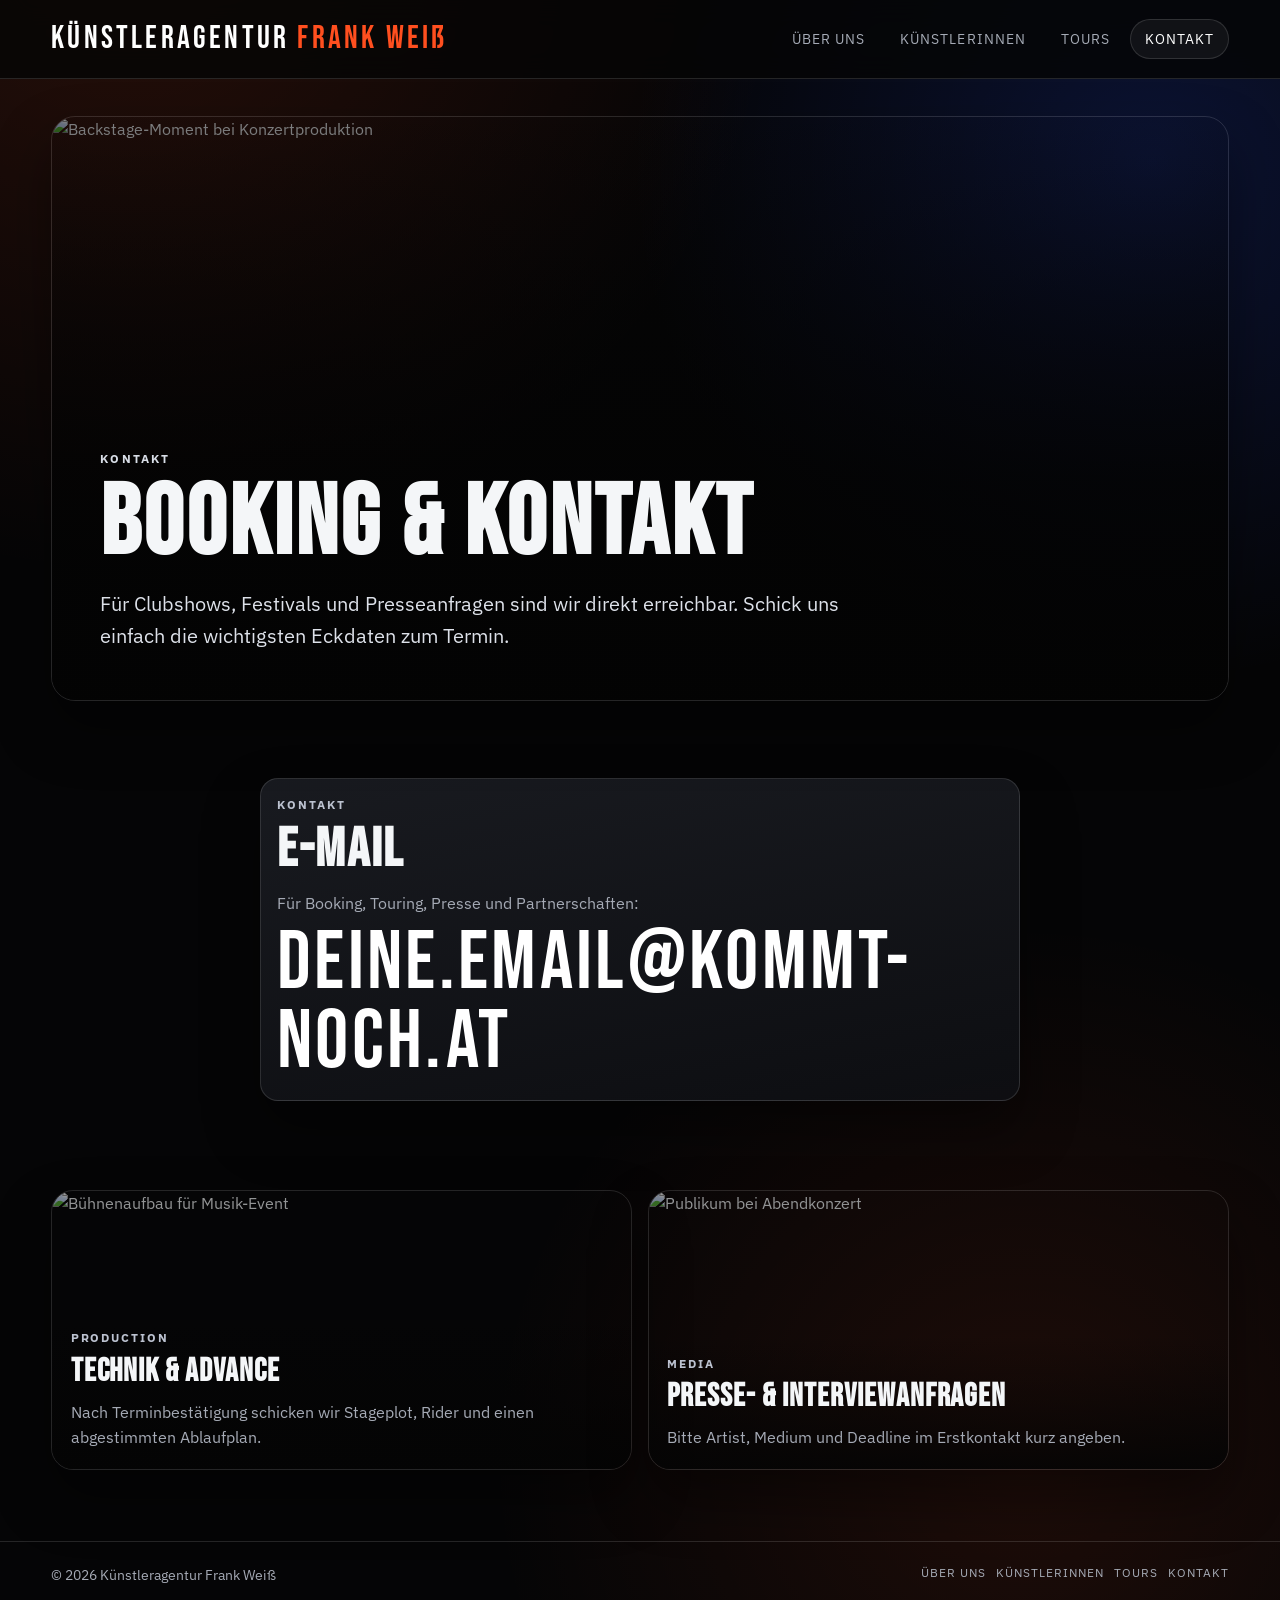
==== kontakt.html @ 6cb0d662 "Add files via upload" ====
<!doctype html>
<html lang="de">
  <head>
    <meta charset="UTF-8" />
    <meta name="viewport" content="width=device-width, initial-scale=1.0" />
    <title>Künstleragentur Frank Weiß | Kontakt</title>
    <meta
      name="description"
      content="Kontakt zur Künstleragentur Frank Weiß für Booking-, Tour- und Presseanfragen."
    />
    <link rel="stylesheet" href="styles.css" />
    <script src="app.js" defer></script>
  </head>
  <body>
    <header class="site-header">
      <div class="container nav-shell">
        <a href="index.html" class="brand">Künstleragentur <span>Frank Weiß</span></a>
        <button class="menu-toggle" data-menu-toggle aria-expanded="false" aria-controls="main-nav" type="button">
          Menü
        </button>
        <nav id="main-nav" class="main-nav" aria-label="Hauptnavigation">
          <a href="index.html">Über uns</a>
          <a href="kuenstlerinnen.html">KünstlerInnen</a>
          <a href="tours.html">Tours</a>
          <a href="kontakt.html" class="active">Kontakt</a>
        </nav>
      </div>
    </header>

    <main>
      <section class="hero">
        <div class="container">
          <article class="hero-media reveal">
            <img src="https://images.unsplash.com/photo-1540039155733-5bb30b53aa14?auto=format&amp;fit=crop&amp;w=2000&amp;q=80" alt="Backstage-Moment bei Konzertproduktion" />
            <div class="hero-overlay">
              <p class="eyebrow">Kontakt</p>
              <h1>Booking &amp; Kontakt</h1>
              <p class="lead">
                Für Clubshows, Festivals und Presseanfragen sind wir direkt erreichbar. Schick uns einfach die
                wichtigsten Eckdaten zum Termin.
              </p>
            </div>
          </article>
        </div>
      </section>

      <section class="section">
        <div class="container">
          <article class="card reveal contact-email-card">
            <div class="card-body">
              <p class="meta">Kontakt</p>
              <h2>E-Mail</h2>
              <p class="contact-email-note">Für Booking, Touring, Presse und Partnerschaften:</p>
              <a class="contact-email-link" href="mailto:deine.email@kommt-noch.at">deine.email@kommt-noch.at</a>
            </div>
          </article>
        </div>
      </section>

      <section class="section">
        <div class="container grid grid-2">
          <article class="feature-banner reveal">
            <img src="https://images.unsplash.com/photo-1506157786151-b8491531f063?auto=format&amp;fit=crop&amp;w=1600&amp;q=80" alt="Bühnenaufbau für Musik-Event" />
            <div class="feature-copy">
              <p class="meta">Production</p>
              <h3>Technik &amp; Advance</h3>
              <p>Nach Terminbestätigung schicken wir Stageplot, Rider und einen abgestimmten Ablaufplan.</p>
            </div>
          </article>
          <article class="feature-banner reveal">
            <img src="https://images.unsplash.com/photo-1429962714451-bb934ecdc4ec?auto=format&amp;fit=crop&amp;w=1600&amp;q=80" alt="Publikum bei Abendkonzert" />
            <div class="feature-copy">
              <p class="meta">Media</p>
              <h3>Presse- &amp; Interviewanfragen</h3>
              <p>Bitte Artist, Medium und Deadline im Erstkontakt kurz angeben.</p>
            </div>
          </article>
        </div>
      </section>
    </main>

    <footer class="site-footer">
      <div class="container footer-shell">
        <span>© 2026 Künstleragentur Frank Weiß</span>
        <nav class="footer-nav" aria-label="Footer Navigation">
          <a href="index.html">Über uns</a>
          <a href="kuenstlerinnen.html">KünstlerInnen</a>
          <a href="tours.html">Tours</a>
          <a href="kontakt.html">Kontakt</a>
        </nav>
      </div>
    </footer>
  </body>
</html>
---- styles.css ----
@import url("https://fonts.googleapis.com/css2?family=Bebas+Neue&family=IBM+Plex+Sans:wght@400;500;600;700&family=Rock+Salt&display=swap");

:root {
  --bg: #050506;
  --bg-soft: #0f1012;
  --surface: #121318;
  --surface-strong: #1a1c22;
  --text: #f4f6f8;
  --muted: #a5aab5;
  --line: rgba(255, 255, 255, 0.13);
  --accent: #ff4f1f;
  --accent-soft: rgba(255, 79, 31, 0.2);
  --max-width: 1180px;
  --radius: 18px;
  --shadow: 0 28px 56px rgba(0, 0, 0, 0.42);
}

*,
*::before,
*::after {
  box-sizing: border-box;
}

html {
  scroll-behavior: smooth;
}

body {
  margin: 0;
  font-family: "IBM Plex Sans", "Helvetica Neue", sans-serif;
  color: var(--text);
  background:
    radial-gradient(circle at 10% -5%, rgba(255, 79, 31, 0.14), transparent 32%),
    radial-gradient(circle at 90% 10%, rgba(40, 82, 255, 0.18), transparent 28%),
    radial-gradient(circle at 80% 90%, rgba(255, 79, 31, 0.1), transparent 30%),
    var(--bg);
  min-height: 100vh;
  line-height: 1.6;
}

a {
  color: inherit;
  text-decoration: none;
}

img {
  max-width: 100%;
  display: block;
}

.container {
  width: min(var(--max-width), 92vw);
  margin-inline: auto;
}

.site-header {
  position: sticky;
  top: 0;
  z-index: 50;
  border-bottom: 1px solid var(--line);
  background: rgba(5, 5, 6, 0.82);
  backdrop-filter: blur(14px);
}

.nav-shell {
  min-height: 78px;
  display: flex;
  align-items: center;
  justify-content: space-between;
  gap: 1rem;
}

.brand {
  font-family: "Bebas Neue", sans-serif;
  font-size: clamp(1.45rem, 3vw, 2rem);
  letter-spacing: 0.1em;
  color: #ffffff;
}

.brand span {
  color: var(--accent);
}

.main-nav {
  display: flex;
  align-items: center;
  gap: 0.35rem;
}

.main-nav a {
  padding: 0.5rem 0.84rem;
  border: 1px solid transparent;
  border-radius: 999px;
  font-size: 0.86rem;
  letter-spacing: 0.08em;
  text-transform: uppercase;
  color: var(--muted);
  transition: 170ms ease;
}

.main-nav a:hover,
.main-nav a.active {
  color: #fff;
  border-color: var(--line);
  background: rgba(255, 255, 255, 0.05);
}

.menu-toggle {
  display: none;
  border: 1px solid var(--line);
  background: rgba(255, 255, 255, 0.06);
  color: var(--text);
  border-radius: 999px;
  padding: 0.48rem 0.94rem;
  font: inherit;
}

.hero {
  padding: 2.3rem 0 2rem;
}

.hero-media {
  position: relative;
  border-radius: calc(var(--radius) + 6px);
  overflow: hidden;
  border: 1px solid var(--line);
  min-height: clamp(440px, 65vh, 680px);
  box-shadow: var(--shadow);
}

.hero-media img {
  width: 100%;
  height: 100%;
  object-fit: cover;
  filter: saturate(1.08) brightness(0.55);
}

.hero-overlay {
  position: absolute;
  inset: 0;
  padding: clamp(1.7rem, 4vw, 3rem);
  display: flex;
  flex-direction: column;
  justify-content: flex-end;
  background: linear-gradient(180deg, rgba(3, 3, 3, 0.06) 0%, rgba(3, 3, 3, 0.8) 62%, rgba(3, 3, 3, 0.92) 100%);
}

.eyebrow {
  margin: 0 0 0.25rem;
  text-transform: uppercase;
  letter-spacing: 0.18em;
  font-size: 0.76rem;
  font-weight: 700;
  color: #d8dde6;
}

h1,
h2,
h3 {
  margin: 0 0 0.75rem;
  font-family: "Bebas Neue", sans-serif;
  letter-spacing: 0.03em;
  line-height: 1.04;
}

h1 {
  font-size: clamp(2.7rem, 9vw, 6.2rem);
}

h2 {
  font-size: clamp(1.85rem, 5vw, 3.45rem);
}

h3 {
  font-size: clamp(1.2rem, 2.7vw, 2rem);
}

.script {
  font-family: "Rock Salt", cursive;
  color: #ffffff;
  font-size: clamp(1.45rem, 4vw, 2.6rem);
  line-height: 1.3;
  margin-bottom: 0.9rem;
  text-shadow: 0 12px 34px rgba(0, 0, 0, 0.45);
}

.lead {
  margin: 0;
  max-width: 62ch;
  color: #dde1e9;
  font-size: clamp(1rem, 2vw, 1.25rem);
}

.hero-actions {
  margin-top: 1.4rem;
  display: flex;
  flex-wrap: wrap;
  gap: 0.74rem;
}

.btn {
  border: 1px solid transparent;
  border-radius: 999px;
  padding: 0.67rem 1.22rem;
  font-weight: 600;
  font-size: 0.9rem;
  letter-spacing: 0.04em;
  text-transform: uppercase;
  transition: 170ms ease;
}

.btn-primary {
  background: var(--accent);
  color: #fff;
}

.btn-primary:hover {
  background: #ff683e;
}

.btn-outline {
  background: rgba(255, 255, 255, 0.04);
  border-color: var(--line);
  color: #fff;
}

.btn-outline:hover {
  background: rgba(255, 255, 255, 0.08);
}

.section {
  padding: clamp(1.7rem, 4vw, 2.8rem) 0;
}

.section-title-wrap {
  display: flex;
  flex-wrap: wrap;
  align-items: baseline;
  justify-content: space-between;
  gap: 0.7rem;
  margin-bottom: 1rem;
}

.section-copy {
  color: var(--muted);
  margin: 0;
  max-width: 52ch;
}

.band-list-section {
  padding-top: clamp(2rem, 5vw, 4rem);
  padding-bottom: clamp(2.8rem, 8vw, 6rem);
}

.band-list-shell {
  width: 100vw;
  margin-left: calc(50% - 50vw);
  padding-inline: clamp(0.85rem, 2.7vw, 2.8rem);
}

.band-list-eyebrow {
  margin-bottom: clamp(0.45rem, 1.8vw, 1rem);
}

.band-name-list {
  list-style: none;
  margin: 0;
  padding: 0;
}

.band-name {
  margin: 0;
  font-family: "Bebas Neue", sans-serif;
  font-size: clamp(3.4rem, 16.4vw, 15rem);
  line-height: 0.84;
  letter-spacing: 0.03em;
  text-transform: uppercase;
}

.band-name:nth-child(odd) {
  color: #fff;
  text-align: left;
}

.band-name:nth-child(even) {
  color: transparent;
  -webkit-text-stroke: 2.5px rgba(255, 255, 255, 0.96);
  text-stroke: 2.5px rgba(255, 255, 255, 0.96);
  text-align: right;
}

.grid {
  display: grid;
  gap: 1rem;
}

.grid-2 {
  grid-template-columns: repeat(2, minmax(0, 1fr));
}

.grid-3 {
  grid-template-columns: repeat(3, minmax(0, 1fr));
}

.card {
  border: 1px solid var(--line);
  border-radius: var(--radius);
  background: linear-gradient(170deg, rgba(27, 29, 35, 0.9), rgba(14, 15, 19, 0.92));
  box-shadow: var(--shadow);
  overflow: hidden;
}

.card-media {
  aspect-ratio: 16 / 9;
  width: 100%;
}

.card-media img {
  width: 100%;
  height: 100%;
  object-fit: cover;
  filter: brightness(0.76) saturate(1.1);
  transition: transform 300ms ease;
}

.card:hover .card-media img {
  transform: scale(1.04);
}

.card-body {
  padding: 1rem 1rem 1.1rem;
}

.meta {
  margin: 0 0 0.45rem;
  color: #bcc2d0;
  text-transform: uppercase;
  font-size: 0.76rem;
  letter-spacing: 0.16em;
  font-weight: 700;
}

p {
  margin: 0 0 0.95rem;
  color: var(--muted);
}

p:last-child {
  margin-bottom: 0;
}

.feature-banner {
  position: relative;
  border-radius: calc(var(--radius) + 4px);
  overflow: hidden;
  border: 1px solid var(--line);
  min-height: 280px;
  box-shadow: var(--shadow);
}

.feature-banner img {
  width: 100%;
  height: 100%;
  object-fit: cover;
  filter: brightness(0.6);
}

.feature-copy {
  position: absolute;
  inset: auto 0 0 0;
  padding: 1.15rem;
  background: linear-gradient(180deg, rgba(0, 0, 0, 0), rgba(4, 4, 4, 0.9));
}

.pill-list {
  display: flex;
  flex-wrap: wrap;
  gap: 0.5rem;
}

.pill {
  border: 1px solid rgba(255, 255, 255, 0.2);
  border-radius: 999px;
  padding: 0.3rem 0.7rem;
  text-transform: uppercase;
  letter-spacing: 0.09em;
  font-size: 0.72rem;
  color: #d6dbe4;
  background: rgba(255, 255, 255, 0.04);
}

.tour-list {
  display: grid;
  gap: 0.75rem;
}

.tour-item {
  display: grid;
  grid-template-columns: auto 1fr auto;
  gap: 0.8rem;
  align-items: center;
  border: 1px solid var(--line);
  border-radius: 14px;
  padding: 0.8rem 0.9rem;
  background: rgba(255, 255, 255, 0.03);
}

.tour-date {
  font-family: "Bebas Neue", sans-serif;
  letter-spacing: 0.06em;
  font-size: 1.2rem;
  color: #fff;
}

.tour-city {
  color: #fff;
  font-weight: 600;
}

.tour-venue {
  color: var(--muted);
  font-size: 0.92rem;
}

.tour-artist {
  color: #ffd1c5;
  text-transform: uppercase;
  letter-spacing: 0.08em;
  font-size: 0.78rem;
  font-weight: 700;
}

.contact-grid {
  display: grid;
  grid-template-columns: 1fr 1fr;
  gap: 1rem;
}

.contact-list {
  list-style: none;
  padding: 0;
  margin: 0;
}

.contact-list li {
  padding: 0.55rem 0;
  border-bottom: 1px solid var(--line);
  color: var(--muted);
}

.contact-list li:last-child {
  border-bottom: none;
}

.contact-email-card {
  max-width: 760px;
  margin: 0 auto;
}

.contact-email-note {
  margin-bottom: 0.5rem;
}

.contact-email-link {
  display: inline-block;
  font-family: "Bebas Neue", sans-serif;
  font-size: clamp(2.2rem, 8.5vw, 5.2rem);
  letter-spacing: 0.04em;
  line-height: 0.95;
  color: #fff;
  transition: color 170ms ease;
}

.contact-email-link:hover {
  color: var(--accent);
}

label {
  display: block;
  margin-bottom: 0.34rem;
  color: #d4dae6;
  font-size: 0.9rem;
}

.form-grid {
  display: grid;
  gap: 0.68rem;
}

input,
textarea {
  width: 100%;
  border: 1px solid var(--line);
  border-radius: 12px;
  background: rgba(255, 255, 255, 0.04);
  color: #fff;
  font: inherit;
  padding: 0.68rem 0.78rem;
}

textarea {
  min-height: 126px;
  resize: vertical;
}

input:focus,
textarea:focus {
  outline: none;
  border-color: rgba(255, 79, 31, 0.55);
  box-shadow: 0 0 0 3px var(--accent-soft);
}

.site-footer {
  border-top: 1px solid var(--line);
  margin-top: 1.6rem;
  padding: 1.3rem 0 2.1rem;
}

.footer-shell {
  display: flex;
  flex-wrap: wrap;
  justify-content: space-between;
  gap: 0.7rem;
  color: var(--muted);
  font-size: 0.9rem;
}

.footer-nav {
  display: flex;
  flex-wrap: wrap;
  gap: 0.64rem;
}

.footer-nav a {
  text-transform: uppercase;
  letter-spacing: 0.08em;
  font-size: 0.76rem;
}

.reveal {
  opacity: 0;
  transform: translateY(24px);
  transition: opacity 650ms ease, transform 650ms ease;
}

.reveal.show {
  opacity: 1;
  transform: none;
}

@media (max-width: 980px) {
  .grid-3 {
    grid-template-columns: repeat(2, minmax(0, 1fr));
  }

  .contact-grid {
    grid-template-columns: 1fr;
  }

  .tour-item {
    grid-template-columns: 1fr;
    align-items: start;
    gap: 0.28rem;
  }
}

@media (max-width: 760px) {
  .menu-toggle {
    display: inline-flex;
    align-items: center;
    justify-content: center;
  }

  .main-nav {
    display: none;
    position: absolute;
    top: 78px;
    right: 4vw;
    width: min(280px, 92vw);
    padding: 0.75rem;
    border: 1px solid var(--line);
    border-radius: 14px;
    background: rgba(9, 9, 10, 0.96);
    box-shadow: var(--shadow);
    flex-direction: column;
    align-items: stretch;
  }

  .main-nav a {
    text-align: center;
  }

  body.nav-open .main-nav {
    display: flex;
  }

  .grid-2,
  .grid-3 {
    grid-template-columns: 1fr;
  }

  .hero-media {
    min-height: 500px;
  }

  .band-name {
    font-size: clamp(2.8rem, 18vw, 7.2rem);
    line-height: 0.9;
  }

  .band-name:nth-child(even) {
    -webkit-text-stroke: 1.8px rgba(255, 255, 255, 0.96);
    text-stroke: 1.8px rgba(255, 255, 255, 0.96);
  }
}
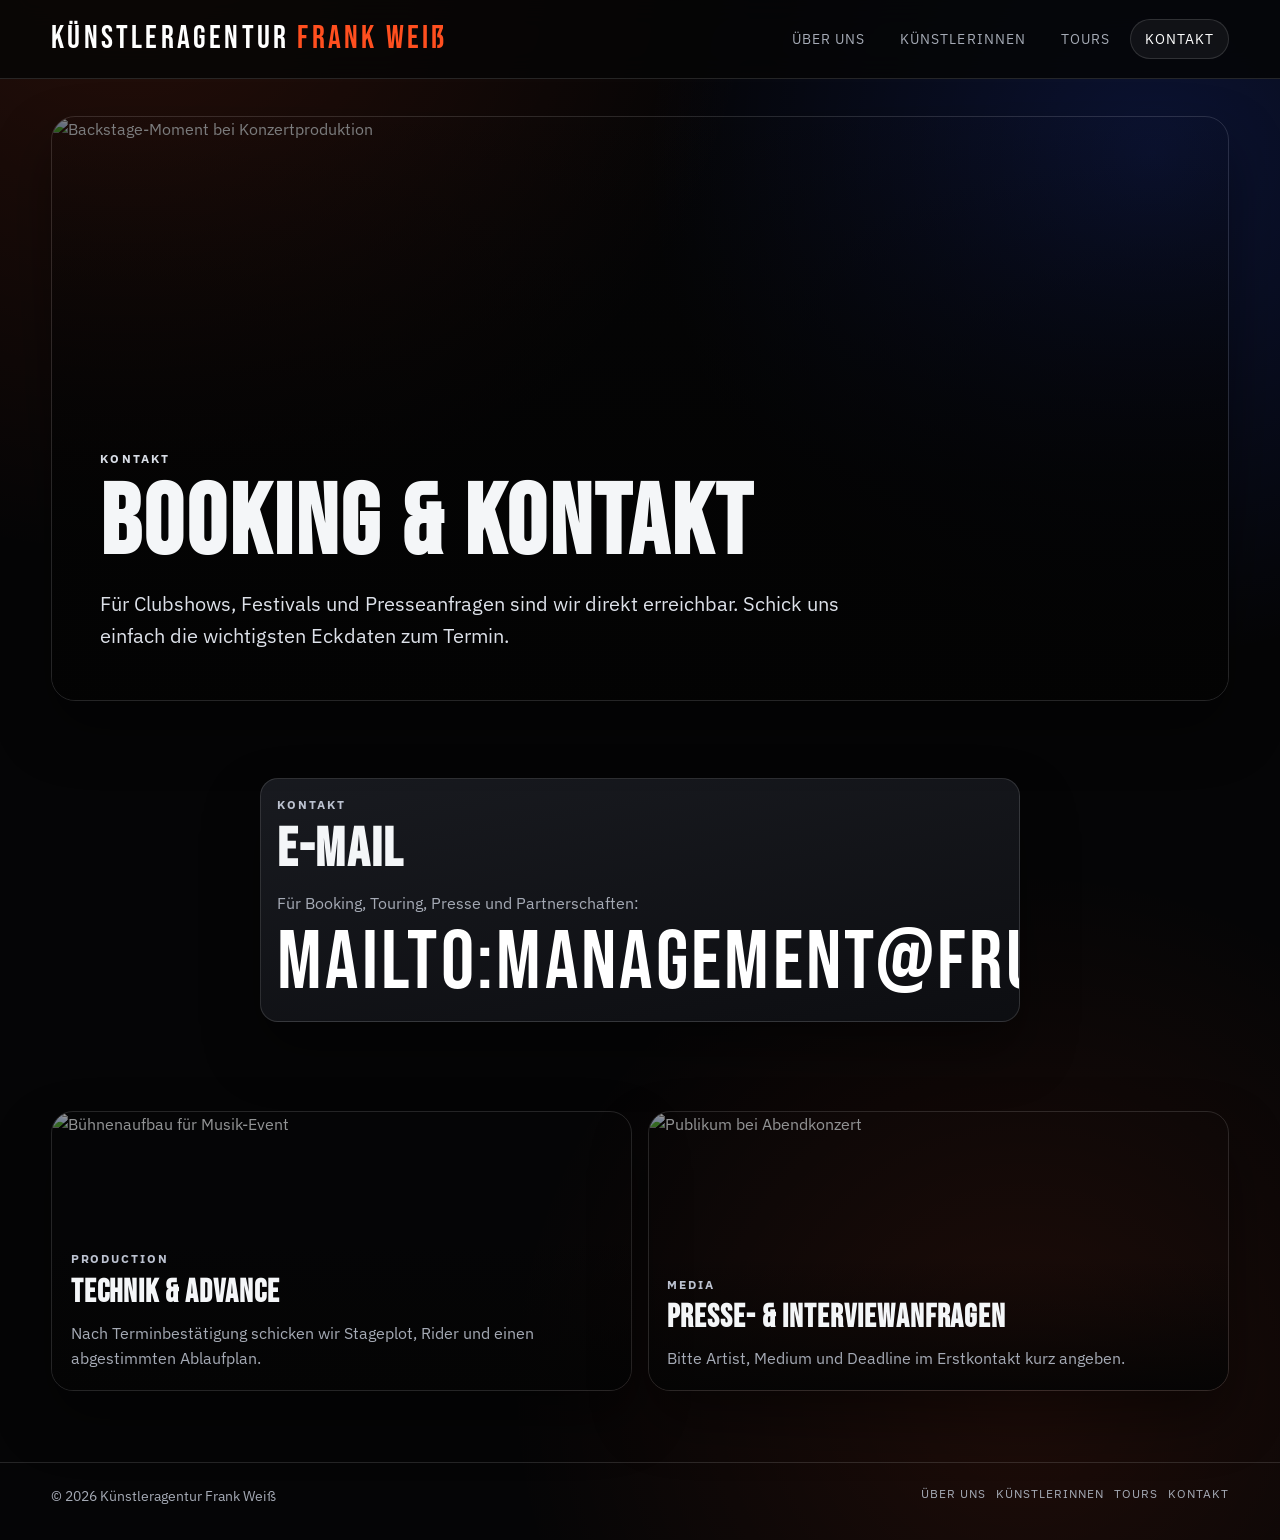
==== commit 15061b47: "mail" ====
--- a/kontakt.html
+++ b/kontakt.html
@@ -51,7 +51,7 @@
               <p class="meta">Kontakt</p>
               <h2>E-Mail</h2>
               <p class="contact-email-note">Für Booking, Touring, Presse und Partnerschaften:</p>
-              <a class="contact-email-link" href="mailto:deine.email@kommt-noch.at">deine.email@kommt-noch.at</a>
+              <a class="contact-email-link" href="mailto:mailto:management@frueherfinster.com">mailto:management@frueherfinster.com</a>
             </div>
           </article>
         </div>
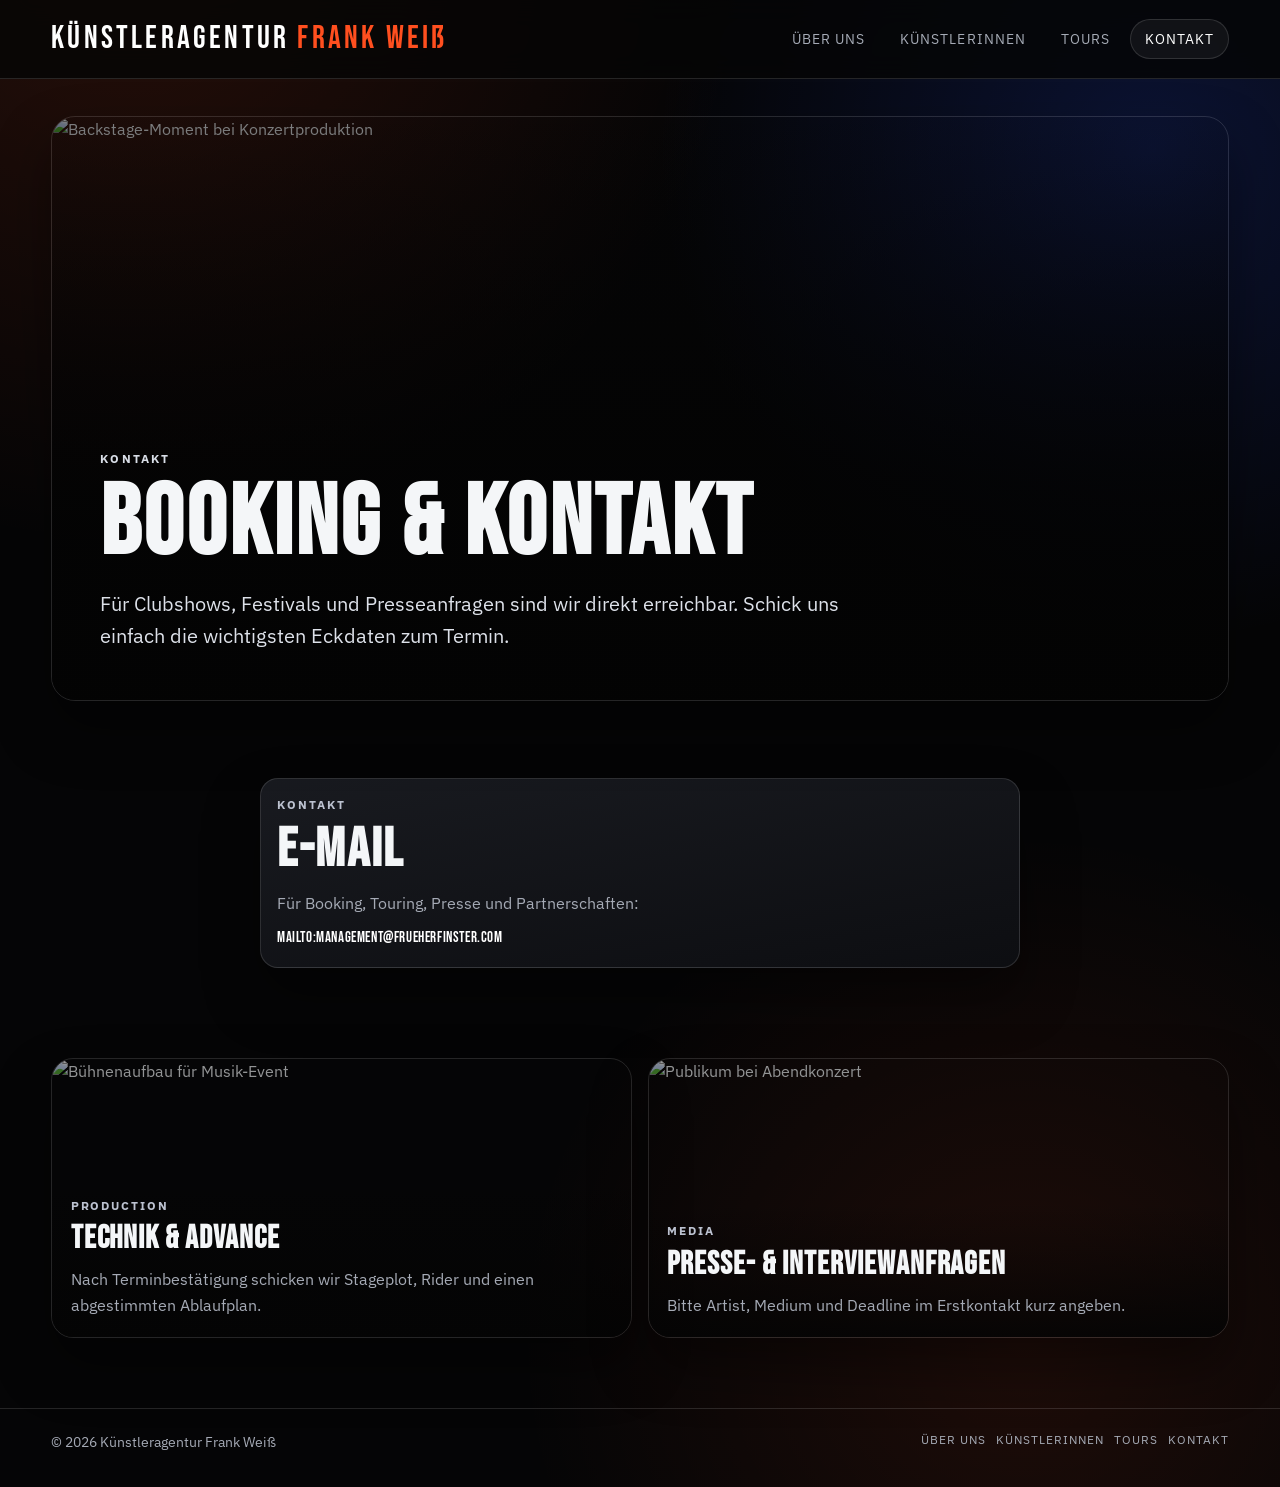
==== commit a836845e: "Update email link style in kontakt.html" ====
--- a/kontakt.html
+++ b/kontakt.html
@@ -51,7 +51,7 @@
               <p class="meta">Kontakt</p>
               <h2>E-Mail</h2>
               <p class="contact-email-note">Für Booking, Touring, Presse und Partnerschaften:</p>
-              <a class="contact-email-link" href="mailto:mailto:management@frueherfinster.com">mailto:management@frueherfinster.com</a>
+              <a style="font-size:15px;" class="contact-email-link" href="mailto:mailto:management@frueherfinster.com">mailto:management@frueherfinster.com</a>
             </div>
           </article>
         </div>
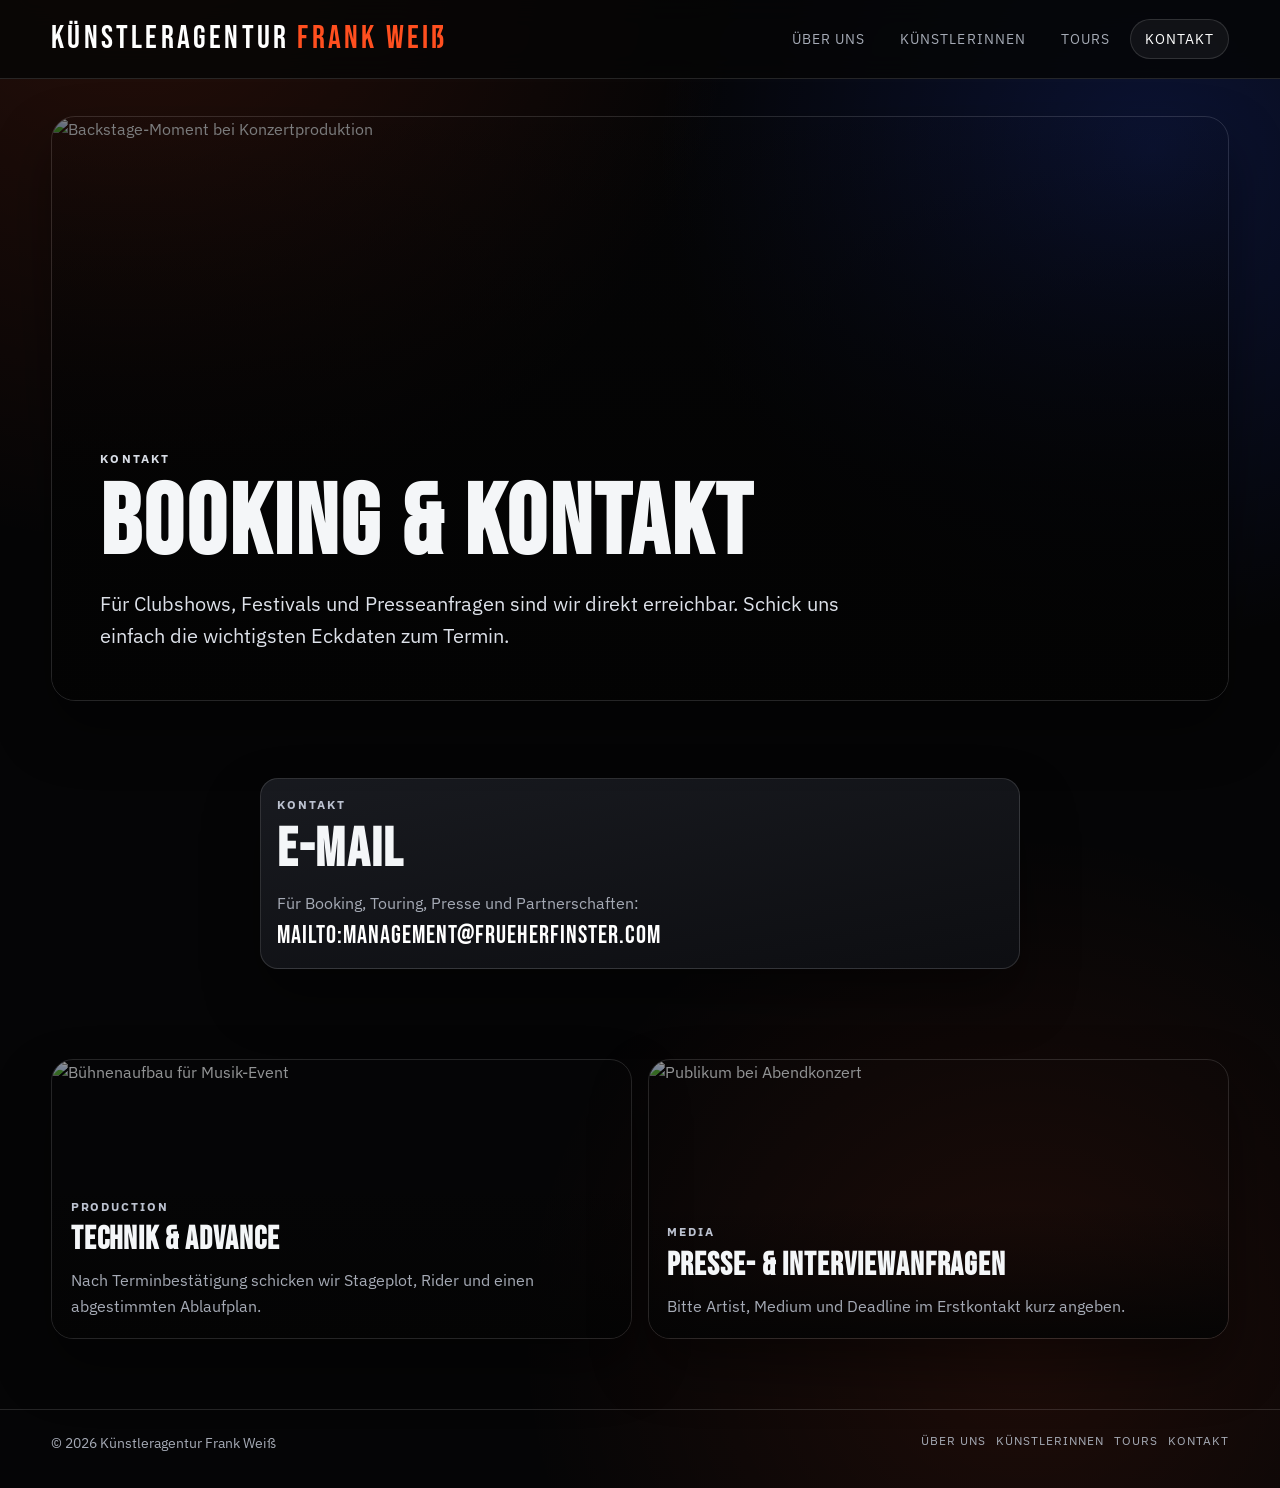
==== commit c9f601a5: "Increase font size of contact email link" ====
--- a/kontakt.html
+++ b/kontakt.html
@@ -51,7 +51,7 @@
               <p class="meta">Kontakt</p>
               <h2>E-Mail</h2>
               <p class="contact-email-note">Für Booking, Touring, Presse und Partnerschaften:</p>
-              <a style="font-size:15px;" class="contact-email-link" href="mailto:mailto:management@frueherfinster.com">mailto:management@frueherfinster.com</a>
+              <a style="font-size:25px;" class="contact-email-link" href="mailto:mailto:management@frueherfinster.com">mailto:management@frueherfinster.com</a>
             </div>
           </article>
         </div>
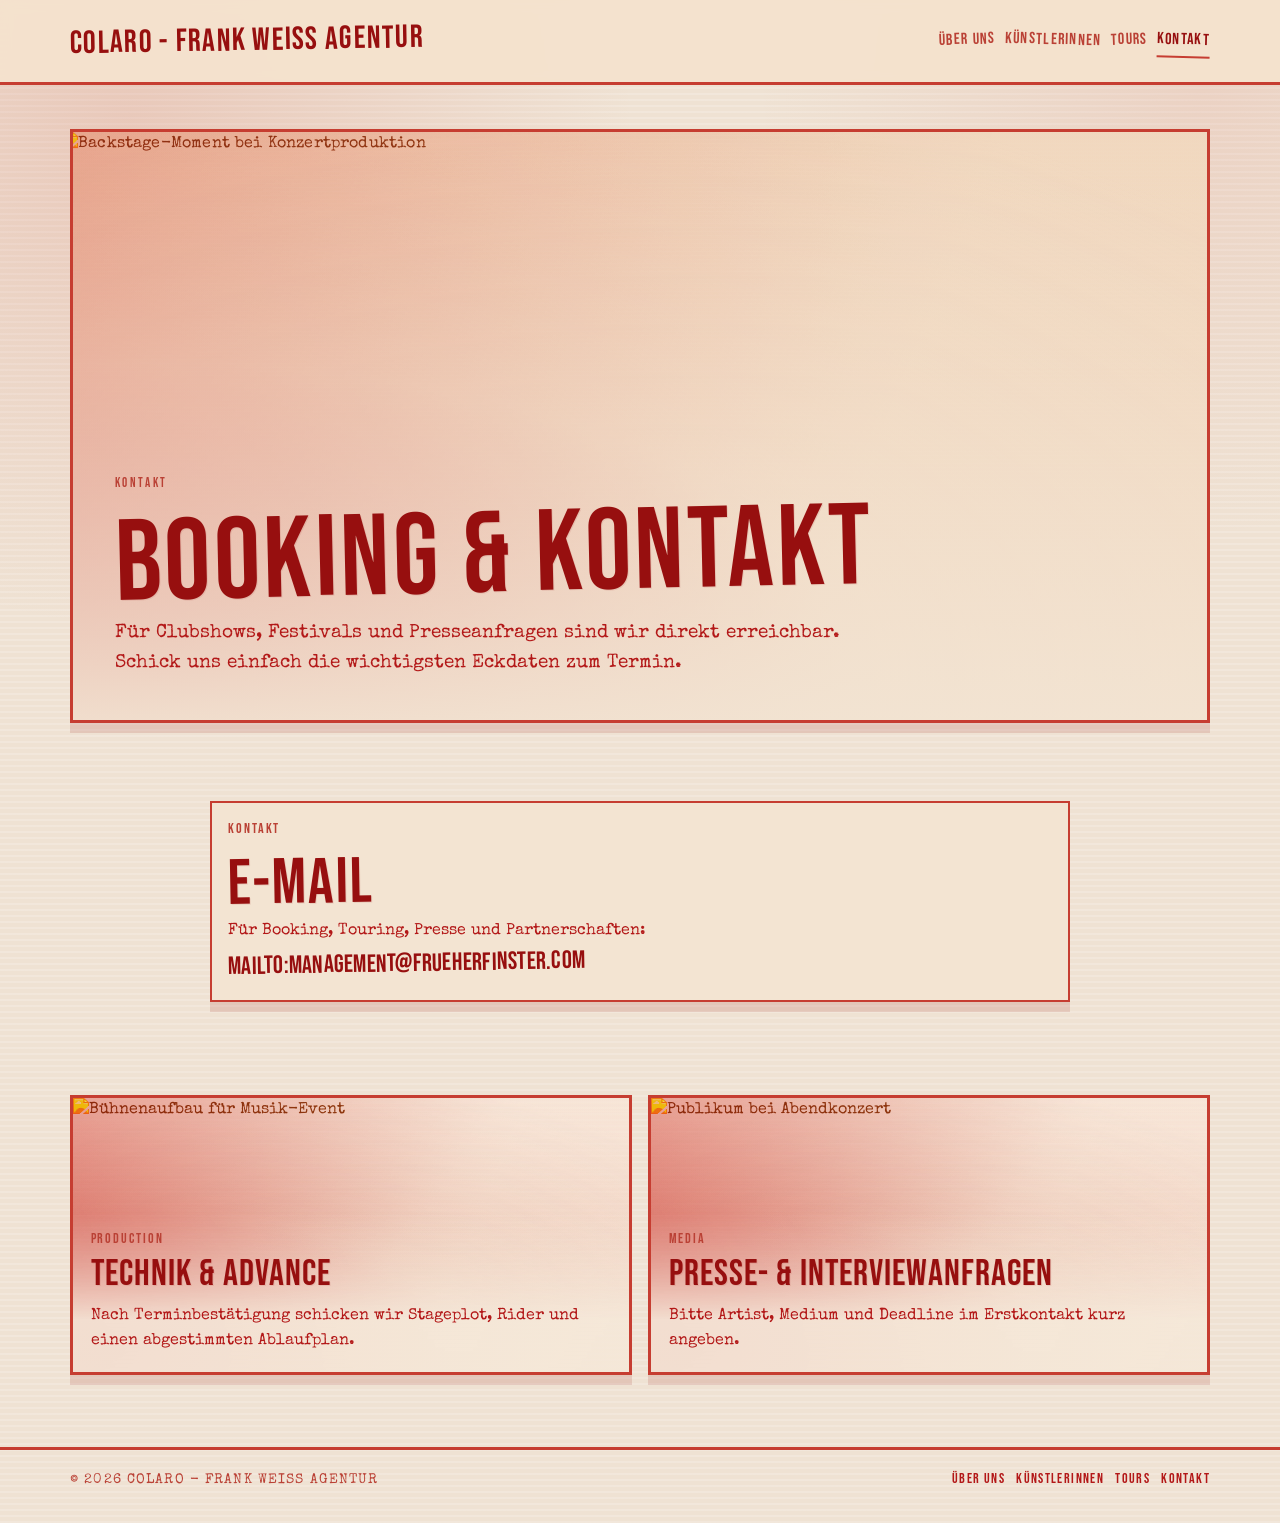
==== commit 8c3dd7af: "Rebrand to Colaro - Frank Weiß Agentur" ====
--- a/kontakt.html
+++ b/kontakt.html
@@ -3,10 +3,10 @@
   <head>
     <meta charset="UTF-8" />
     <meta name="viewport" content="width=device-width, initial-scale=1.0" />
-    <title>Künstleragentur Frank Weiß | Kontakt</title>
+    <title>Colaro - Frank Weiß Agentur | Kontakt</title>
     <meta
       name="description"
-      content="Kontakt zur Künstleragentur Frank Weiß für Booking-, Tour- und Presseanfragen."
+      content="Kontakt zur Colaro - Frank Weiß Agentur für Booking-, Tour- und Presseanfragen."
     />
     <link rel="stylesheet" href="styles.css" />
     <script src="app.js" defer></script>
@@ -14,7 +14,7 @@
   <body>
     <header class="site-header">
       <div class="container nav-shell">
-        <a href="index.html" class="brand">Künstleragentur <span>Frank Weiß</span></a>
+        <a href="index.html" class="brand">Colaro - Frank Weiß Agentur</a>
         <button class="menu-toggle" data-menu-toggle aria-expanded="false" aria-controls="main-nav" type="button">
           Menü
         </button>
@@ -81,7 +81,7 @@
 
     <footer class="site-footer">
       <div class="container footer-shell">
-        <span>© 2026 Künstleragentur Frank Weiß</span>
+        <span>© 2026 Colaro - Frank Weiß Agentur</span>
         <nav class="footer-nav" aria-label="Footer Navigation">
           <a href="index.html">Über uns</a>
           <a href="kuenstlerinnen.html">KünstlerInnen</a>
--- a/styles.css
+++ b/styles.css
@@ -1,18 +1,28 @@
-@import url("https://fonts.googleapis.com/css2?family=Bebas+Neue&family=IBM+Plex+Sans:wght@400;500;600;700&family=Rock+Salt&display=swap");
+@import url("https://fonts.googleapis.com/css2?family=Bebas+Neue&family=Permanent+Marker&family=Special+Elite&display=swap");
 
 :root {
-  --bg: #050506;
-  --bg-soft: #0f1012;
-  --surface: #121318;
-  --surface-strong: #1a1c22;
-  --text: #f4f6f8;
-  --muted: #a5aab5;
-  --line: rgba(255, 255, 255, 0.13);
-  --accent: #ff4f1f;
-  --accent-soft: rgba(255, 79, 31, 0.2);
-  --max-width: 1180px;
-  --radius: 18px;
-  --shadow: 0 28px 56px rgba(0, 0, 0, 0.42);
+  --bg: #efe2d3;
+  --bg-soft: #f8ebdc;
+  --surface: #f3e4d2;
+  --surface-strong: #ecd8c1;
+  --text: #b31818;
+  --text-strong: #970f0f;
+  --muted: #ba4135;
+  --line: #c63d31;
+  --line-soft: rgba(198, 61, 49, 0.46);
+  --accent: #d7221b;
+  --accent-strong: #9f0e0e;
+  --accent-soft: rgba(215, 34, 27, 0.18);
+  --photo-filter-duotone: grayscale(1) sepia(1) saturate(5.5) hue-rotate(-14deg) brightness(1.08) contrast(0.95);
+  --photo-overlay-screen:
+    radial-gradient(130% 110% at 8% 92%, rgba(193, 30, 30, 0.55), rgba(247, 218, 194, 0.4) 48%, rgba(250, 234, 220, 0.76) 100%),
+    linear-gradient(112deg, rgba(192, 31, 31, 0.52), rgba(247, 218, 194, 0.1) 68%);
+  --photo-overlay-soft:
+    linear-gradient(125deg, rgba(178, 26, 26, 0.58), rgba(248, 230, 212, 0.18) 58%),
+    linear-gradient(180deg, rgba(178, 26, 26, 0.12), rgba(178, 26, 26, 0.46)),
+    repeating-linear-gradient(0deg, rgba(255, 255, 255, 0.08) 0 1px, rgba(255, 255, 255, 0) 1px 4px);
+  --max-width: 1140px;
+  --shadow: 0 10px 0 rgba(155, 33, 24, 0.14);
 }
 
 *,
@@ -27,15 +37,20 @@
 
 body {
   margin: 0;
-  font-family: "IBM Plex Sans", "Helvetica Neue", sans-serif;
+  font-family: "Special Elite", "Courier New", monospace;
   color: var(--text);
   background:
-    radial-gradient(circle at 10% -5%, rgba(255, 79, 31, 0.14), transparent 32%),
-    radial-gradient(circle at 90% 10%, rgba(40, 82, 255, 0.18), transparent 28%),
-    radial-gradient(circle at 80% 90%, rgba(255, 79, 31, 0.1), transparent 30%),
+    radial-gradient(circle at 10% 8%, rgba(199, 66, 53, 0.16), transparent 28%),
+    radial-gradient(circle at 94% 6%, rgba(199, 66, 53, 0.1), transparent 24%),
+    repeating-linear-gradient(0deg, rgba(255, 255, 255, 0.18) 0 2px, rgba(255, 255, 255, 0) 2px 6px),
     var(--bg);
   min-height: 100vh;
-  line-height: 1.6;
+  line-height: 1.58;
+}
+
+::selection {
+  background: var(--accent);
+  color: #f8ebdc;
 }
 
 a {
@@ -57,13 +72,13 @@
   position: sticky;
   top: 0;
   z-index: 50;
-  border-bottom: 1px solid var(--line);
-  background: rgba(5, 5, 6, 0.82);
-  backdrop-filter: blur(14px);
+  border-bottom: 3px solid var(--line);
+  background: rgba(244, 226, 206, 0.96);
+  backdrop-filter: blur(6px);
 }
 
 .nav-shell {
-  min-height: 78px;
+  min-height: 82px;
   display: flex;
   align-items: center;
   justify-content: space-between;
@@ -71,10 +86,12 @@
 }
 
 .brand {
-  font-family: "Bebas Neue", sans-serif;
-  font-size: clamp(1.45rem, 3vw, 2rem);
-  letter-spacing: 0.1em;
-  color: #ffffff;
+  font-family: "Permanent Marker", "Bebas Neue", sans-serif;
+  font-size: clamp(1.3rem, 3.3vw, 2rem);
+  letter-spacing: 0.04em;
+  text-transform: uppercase;
+  color: var(--text-strong);
+  transform: rotate(-1deg);
 }
 
 .brand span {
@@ -84,152 +101,208 @@
 .main-nav {
   display: flex;
   align-items: center;
-  gap: 0.35rem;
+  gap: 0.6rem;
 }
 
 .main-nav a {
-  padding: 0.5rem 0.84rem;
-  border: 1px solid transparent;
-  border-radius: 999px;
-  font-size: 0.86rem;
+  position: relative;
+  padding: 0.25rem 0;
+  border-bottom: 2px solid transparent;
+  font-family: "Bebas Neue", sans-serif;
+  font-size: 1rem;
+  font-weight: 400;
   letter-spacing: 0.08em;
   text-transform: uppercase;
   color: var(--muted);
-  transition: 170ms ease;
+  transition: color 180ms ease, border-color 180ms ease, transform 180ms ease;
+}
+
+.main-nav a:nth-child(odd) {
+  transform: rotate(-2deg);
+}
+
+.main-nav a:nth-child(even) {
+  transform: rotate(1.5deg);
 }
 
 .main-nav a:hover,
 .main-nav a.active {
-  color: #fff;
+  color: var(--text-strong);
   border-color: var(--line);
-  background: rgba(255, 255, 255, 0.05);
 }
 
 .menu-toggle {
   display: none;
-  border: 1px solid var(--line);
-  background: rgba(255, 255, 255, 0.06);
-  color: var(--text);
-  border-radius: 999px;
-  padding: 0.48rem 0.94rem;
-  font: inherit;
+  border: 2px solid var(--line);
+  background: var(--surface);
+  color: var(--text-strong);
+  padding: 0.45rem 0.9rem;
+  font-family: "Bebas Neue", sans-serif;
+  font-size: 1rem;
+  letter-spacing: 0.08em;
+  text-transform: uppercase;
 }
 
 .hero {
-  padding: 2.3rem 0 2rem;
+  padding: clamp(1.5rem, 3.4vw, 2.8rem) 0 2rem;
 }
 
 .hero-media {
   position: relative;
-  border-radius: calc(var(--radius) + 6px);
   overflow: hidden;
-  border: 1px solid var(--line);
-  min-height: clamp(440px, 65vh, 680px);
+  border: 3px solid var(--line);
+  background: var(--surface);
+  min-height: clamp(460px, 66vh, 720px);
   box-shadow: var(--shadow);
-}
-
-.hero-media img {
+  isolation: isolate;
+}
+
+.hero-media::before,
+.card-media::before,
+.feature-banner::before {
+  content: "";
+  position: absolute;
+  inset: 0;
+  z-index: 1;
+  background: var(--photo-overlay-screen);
+  mix-blend-mode: multiply;
+  opacity: 0.9;
+  pointer-events: none;
+}
+
+.hero-media::after,
+.card-media::after,
+.feature-banner::after {
+  content: "";
+  position: absolute;
+  inset: 0;
+  z-index: 2;
+  background: var(--photo-overlay-soft);
+  mix-blend-mode: soft-light;
+  opacity: 0.7;
+  pointer-events: none;
+}
+
+.hero-media img,
+.card-media img,
+.feature-banner img {
   width: 100%;
   height: 100%;
   object-fit: cover;
-  filter: saturate(1.08) brightness(0.55);
+  filter: var(--photo-filter-duotone);
+}
+
+.hero-media img {
+  transform: scale(1.02);
 }
 
 .hero-overlay {
   position: absolute;
   inset: 0;
-  padding: clamp(1.7rem, 4vw, 3rem);
+  z-index: 3;
+  padding: clamp(1.25rem, 4vw, 2.6rem);
   display: flex;
   flex-direction: column;
   justify-content: flex-end;
-  background: linear-gradient(180deg, rgba(3, 3, 3, 0.06) 0%, rgba(3, 3, 3, 0.8) 62%, rgba(3, 3, 3, 0.92) 100%);
+  background: linear-gradient(180deg, rgba(242, 228, 211, 0.02), rgba(242, 228, 211, 0.7) 70%, rgba(242, 228, 211, 0.95));
 }
 
 .eyebrow {
-  margin: 0 0 0.25rem;
-  text-transform: uppercase;
-  letter-spacing: 0.18em;
-  font-size: 0.76rem;
-  font-weight: 700;
-  color: #d8dde6;
+  margin: 0 0 0.4rem;
+  text-transform: uppercase;
+  letter-spacing: 0.2em;
+  font-family: "Bebas Neue", sans-serif;
+  font-size: 0.82rem;
+  color: var(--muted);
 }
 
 h1,
 h2,
 h3 {
   margin: 0 0 0.75rem;
-  font-family: "Bebas Neue", sans-serif;
+  font-family: "Permanent Marker", "Bebas Neue", sans-serif;
+  font-weight: 400;
   letter-spacing: 0.03em;
-  line-height: 1.04;
+  text-transform: uppercase;
+  color: var(--text-strong);
+  line-height: 0.93;
+  text-wrap: balance;
+  text-shadow: 1px 1px 0 rgba(155, 15, 15, 0.1);
 }
 
 h1 {
-  font-size: clamp(2.7rem, 9vw, 6.2rem);
+  font-size: clamp(2.8rem, 9vw, 7.2rem);
+  transform: rotate(-1.3deg);
 }
 
 h2 {
-  font-size: clamp(1.85rem, 5vw, 3.45rem);
+  font-size: clamp(2rem, 5.4vw, 4rem);
+  transform: rotate(-1deg);
 }
 
 h3 {
-  font-size: clamp(1.2rem, 2.7vw, 2rem);
+  font-size: clamp(1.35rem, 2.9vw, 2.3rem);
 }
 
 .script {
-  font-family: "Rock Salt", cursive;
-  color: #ffffff;
-  font-size: clamp(1.45rem, 4vw, 2.6rem);
-  line-height: 1.3;
-  margin-bottom: 0.9rem;
-  text-shadow: 0 12px 34px rgba(0, 0, 0, 0.45);
+  margin-bottom: 0.75rem;
+  font-family: "Bebas Neue", sans-serif;
+  font-size: clamp(1.1rem, 2.5vw, 1.7rem);
+  letter-spacing: 0.12em;
+  text-transform: uppercase;
+  color: var(--accent);
+  line-height: 1.1;
+  transform: rotate(1.4deg);
 }
 
 .lead {
   margin: 0;
   max-width: 62ch;
-  color: #dde1e9;
-  font-size: clamp(1rem, 2vw, 1.25rem);
+  color: var(--text);
+  font-size: clamp(0.97rem, 2vw, 1.16rem);
 }
 
 .hero-actions {
-  margin-top: 1.4rem;
+  margin-top: 1.3rem;
   display: flex;
   flex-wrap: wrap;
-  gap: 0.74rem;
+  gap: 0.72rem;
 }
 
 .btn {
-  border: 1px solid transparent;
-  border-radius: 999px;
-  padding: 0.67rem 1.22rem;
-  font-weight: 600;
-  font-size: 0.9rem;
-  letter-spacing: 0.04em;
-  text-transform: uppercase;
-  transition: 170ms ease;
+  border: 2px solid var(--line);
+  padding: 0.62rem 1.04rem;
+  font-family: "Bebas Neue", sans-serif;
+  font-weight: 400;
+  font-size: 1rem;
+  letter-spacing: 0.08em;
+  text-transform: uppercase;
+  transition: background-color 180ms ease, color 180ms ease, transform 180ms ease;
+  box-shadow: 3px 3px 0 rgba(159, 14, 14, 0.15);
 }
 
 .btn-primary {
   background: var(--accent);
-  color: #fff;
+  color: #f8ebdc;
 }
 
 .btn-primary:hover {
-  background: #ff683e;
+  background: var(--accent-strong);
+  transform: translate(-1px, -1px);
 }
 
 .btn-outline {
-  background: rgba(255, 255, 255, 0.04);
-  border-color: var(--line);
-  color: #fff;
+  background: transparent;
+  color: var(--text-strong);
 }
 
 .btn-outline:hover {
-  background: rgba(255, 255, 255, 0.08);
+  background: var(--accent-soft);
+  transform: translate(-1px, -1px);
 }
 
 .section {
-  padding: clamp(1.7rem, 4vw, 2.8rem) 0;
+  padding: clamp(1.6rem, 4.1vw, 2.9rem) 0;
 }
 
 .section-title-wrap {
@@ -242,20 +315,25 @@
 }
 
 .section-copy {
+  margin: 0;
+  max-width: 56ch;
   color: var(--muted);
-  margin: 0;
-  max-width: 52ch;
+  letter-spacing: 0.02em;
 }
 
 .band-list-section {
   padding-top: clamp(2rem, 5vw, 4rem);
-  padding-bottom: clamp(2.8rem, 8vw, 6rem);
+  padding-bottom: clamp(2.4rem, 7vw, 5rem);
 }
 
 .band-list-shell {
   width: 100vw;
   margin-left: calc(50% - 50vw);
-  padding-inline: clamp(0.85rem, 2.7vw, 2.8rem);
+  padding: clamp(1.1rem, 2.8vw, 2.6rem) clamp(0.9rem, 2.8vw, 3rem);
+  border-block: 3px solid var(--line);
+  background:
+    linear-gradient(180deg, rgba(255, 255, 255, 0.4), rgba(255, 255, 255, 0.08)),
+    var(--surface);
 }
 
 .band-list-eyebrow {
@@ -270,23 +348,26 @@
 
 .band-name {
   margin: 0;
-  font-family: "Bebas Neue", sans-serif;
-  font-size: clamp(3.4rem, 16.4vw, 15rem);
-  line-height: 0.84;
-  letter-spacing: 0.03em;
+  font-family: "Permanent Marker", "Bebas Neue", sans-serif;
+  font-size: clamp(2.9rem, 15vw, 12.6rem);
+  font-weight: 400;
+  line-height: 0.86;
+  letter-spacing: 0.01em;
   text-transform: uppercase;
 }
 
 .band-name:nth-child(odd) {
-  color: #fff;
+  color: var(--text-strong);
   text-align: left;
+  transform: rotate(-1deg);
 }
 
 .band-name:nth-child(even) {
   color: transparent;
-  -webkit-text-stroke: 2.5px rgba(255, 255, 255, 0.96);
-  text-stroke: 2.5px rgba(255, 255, 255, 0.96);
+  -webkit-text-stroke: 2px var(--line);
+  text-stroke: 2px var(--line);
   text-align: right;
+  transform: rotate(1deg);
 }
 
 .grid {
@@ -303,46 +384,52 @@
 }
 
 .card {
-  border: 1px solid var(--line);
-  border-radius: var(--radius);
-  background: linear-gradient(170deg, rgba(27, 29, 35, 0.9), rgba(14, 15, 19, 0.92));
+  border: 2px solid var(--line);
+  background: var(--surface);
   box-shadow: var(--shadow);
   overflow: hidden;
 }
 
+.grid .card:nth-child(odd) {
+  transform: rotate(-0.35deg);
+}
+
+.grid .card:nth-child(even) {
+  transform: rotate(0.35deg);
+}
+
 .card-media {
+  position: relative;
   aspect-ratio: 16 / 9;
   width: 100%;
+  overflow: hidden;
+  isolation: isolate;
 }
 
 .card-media img {
-  width: 100%;
-  height: 100%;
-  object-fit: cover;
-  filter: brightness(0.76) saturate(1.1);
   transition: transform 300ms ease;
 }
 
 .card:hover .card-media img {
-  transform: scale(1.04);
+  transform: scale(1.035);
 }
 
 .card-body {
-  padding: 1rem 1rem 1.1rem;
+  padding: 1rem 1rem 1.15rem;
 }
 
 .meta {
   margin: 0 0 0.45rem;
-  color: #bcc2d0;
-  text-transform: uppercase;
-  font-size: 0.76rem;
-  letter-spacing: 0.16em;
-  font-weight: 700;
+  color: var(--muted);
+  text-transform: uppercase;
+  font-family: "Bebas Neue", sans-serif;
+  font-size: 0.85rem;
+  letter-spacing: 0.14em;
 }
 
 p {
-  margin: 0 0 0.95rem;
-  color: var(--muted);
+  margin: 0 0 0.9rem;
+  color: var(--text);
 }
 
 p:last-child {
@@ -351,47 +438,49 @@
 
 .feature-banner {
   position: relative;
-  border-radius: calc(var(--radius) + 4px);
   overflow: hidden;
-  border: 1px solid var(--line);
+  border: 3px solid var(--line);
   min-height: 280px;
   box-shadow: var(--shadow);
-}
-
-.feature-banner img {
-  width: 100%;
-  height: 100%;
-  object-fit: cover;
-  filter: brightness(0.6);
+  isolation: isolate;
 }
 
 .feature-copy {
   position: absolute;
   inset: auto 0 0 0;
-  padding: 1.15rem;
-  background: linear-gradient(180deg, rgba(0, 0, 0, 0), rgba(4, 4, 4, 0.9));
+  z-index: 3;
+  padding: 1.1rem;
+  background: linear-gradient(180deg, rgba(245, 233, 218, 0), rgba(245, 233, 218, 0.93) 68%);
 }
 
 .pill-list {
   display: flex;
   flex-wrap: wrap;
-  gap: 0.5rem;
+  gap: 0.45rem;
 }
 
 .pill {
-  border: 1px solid rgba(255, 255, 255, 0.2);
-  border-radius: 999px;
-  padding: 0.3rem 0.7rem;
-  text-transform: uppercase;
-  letter-spacing: 0.09em;
-  font-size: 0.72rem;
-  color: #d6dbe4;
-  background: rgba(255, 255, 255, 0.04);
+  border: 2px solid var(--line);
+  padding: 0.3rem 0.62rem;
+  text-transform: uppercase;
+  letter-spacing: 0.1em;
+  font-family: "Bebas Neue", sans-serif;
+  font-size: 0.76rem;
+  color: var(--text-strong);
+  background: rgba(255, 255, 255, 0.28);
+}
+
+.pill:nth-child(odd) {
+  transform: rotate(-2deg);
+}
+
+.pill:nth-child(even) {
+  transform: rotate(1.5deg);
 }
 
 .tour-list {
   display: grid;
-  gap: 0.75rem;
+  gap: 0.66rem;
 }
 
 .tour-item {
@@ -399,35 +488,34 @@
   grid-template-columns: auto 1fr auto;
   gap: 0.8rem;
   align-items: center;
-  border: 1px solid var(--line);
-  border-radius: 14px;
+  border: 2px solid var(--line);
   padding: 0.8rem 0.9rem;
-  background: rgba(255, 255, 255, 0.03);
+  background: rgba(255, 255, 255, 0.24);
 }
 
 .tour-date {
   font-family: "Bebas Neue", sans-serif;
-  letter-spacing: 0.06em;
-  font-size: 1.2rem;
-  color: #fff;
+  letter-spacing: 0.07em;
+  font-size: 1.18rem;
+  color: var(--text-strong);
 }
 
 .tour-city {
-  color: #fff;
-  font-weight: 600;
+  color: var(--text-strong);
+  font-weight: 700;
 }
 
 .tour-venue {
-  color: var(--muted);
-  font-size: 0.92rem;
+  color: var(--text);
+  font-size: 0.94rem;
 }
 
 .tour-artist {
-  color: #ffd1c5;
-  text-transform: uppercase;
-  letter-spacing: 0.08em;
+  color: var(--accent);
+  text-transform: uppercase;
+  font-family: "Bebas Neue", sans-serif;
+  letter-spacing: 0.12em;
   font-size: 0.78rem;
-  font-weight: 700;
 }
 
 .contact-grid {
@@ -444,8 +532,8 @@
 
 .contact-list li {
   padding: 0.55rem 0;
-  border-bottom: 1px solid var(--line);
-  color: var(--muted);
+  border-bottom: 2px solid var(--line-soft);
+  color: var(--text);
 }
 
 .contact-list li:last-child {
@@ -453,7 +541,7 @@
 }
 
 .contact-email-card {
-  max-width: 760px;
+  max-width: 860px;
   margin: 0 auto;
 }
 
@@ -463,11 +551,12 @@
 
 .contact-email-link {
   display: inline-block;
-  font-family: "Bebas Neue", sans-serif;
-  font-size: clamp(2.2rem, 8.5vw, 5.2rem);
-  letter-spacing: 0.04em;
+  font-family: "Permanent Marker", "Bebas Neue", sans-serif;
+  font-size: clamp(1.8rem, 7vw, 4rem);
+  letter-spacing: 0.01em;
   line-height: 0.95;
-  color: #fff;
+  color: var(--text-strong);
+  transform: rotate(-1deg);
   transition: color 170ms ease;
 }
 
@@ -478,8 +567,11 @@
 label {
   display: block;
   margin-bottom: 0.34rem;
-  color: #d4dae6;
-  font-size: 0.9rem;
+  color: var(--text-strong);
+  font-family: "Bebas Neue", sans-serif;
+  letter-spacing: 0.06em;
+  text-transform: uppercase;
+  font-size: 0.85rem;
 }
 
 .form-grid {
@@ -490,12 +582,11 @@
 input,
 textarea {
   width: 100%;
-  border: 1px solid var(--line);
-  border-radius: 12px;
-  background: rgba(255, 255, 255, 0.04);
-  color: #fff;
+  border: 2px solid var(--line);
+  background: var(--surface);
+  color: var(--text-strong);
   font: inherit;
-  padding: 0.68rem 0.78rem;
+  padding: 0.66rem 0.76rem;
 }
 
 textarea {
@@ -506,14 +597,14 @@
 input:focus,
 textarea:focus {
   outline: none;
-  border-color: rgba(255, 79, 31, 0.55);
+  border-color: var(--accent-strong);
   box-shadow: 0 0 0 3px var(--accent-soft);
 }
 
 .site-footer {
-  border-top: 1px solid var(--line);
+  border-top: 3px solid var(--line);
   margin-top: 1.6rem;
-  padding: 1.3rem 0 2.1rem;
+  padding: 1.2rem 0 2rem;
 }
 
 .footer-shell {
@@ -522,25 +613,32 @@
   justify-content: space-between;
   gap: 0.7rem;
   color: var(--muted);
-  font-size: 0.9rem;
+  font-size: 0.88rem;
+  text-transform: uppercase;
+  letter-spacing: 0.08em;
 }
 
 .footer-nav {
   display: flex;
   flex-wrap: wrap;
-  gap: 0.64rem;
+  gap: 0.7rem;
 }
 
 .footer-nav a {
-  text-transform: uppercase;
-  letter-spacing: 0.08em;
-  font-size: 0.76rem;
+  color: var(--text);
+  font-family: "Bebas Neue", sans-serif;
+  font-size: 0.86rem;
+  letter-spacing: 0.1em;
+}
+
+.footer-nav a:hover {
+  color: var(--text-strong);
 }
 
 .reveal {
   opacity: 0;
   transform: translateY(24px);
-  transition: opacity 650ms ease, transform 650ms ease;
+  transition: opacity 540ms ease, transform 540ms ease;
 }
 
 .reveal.show {
@@ -560,7 +658,7 @@
   .tour-item {
     grid-template-columns: 1fr;
     align-items: start;
-    gap: 0.28rem;
+    gap: 0.3rem;
   }
 }
 
@@ -574,20 +672,28 @@
   .main-nav {
     display: none;
     position: absolute;
-    top: 78px;
+    top: 82px;
     right: 4vw;
     width: min(280px, 92vw);
     padding: 0.75rem;
-    border: 1px solid var(--line);
-    border-radius: 14px;
-    background: rgba(9, 9, 10, 0.96);
+    border: 2px solid var(--line);
+    background: rgba(246, 232, 215, 0.98);
     box-shadow: var(--shadow);
     flex-direction: column;
     align-items: stretch;
   }
 
-  .main-nav a {
+  .main-nav a,
+  .main-nav a:nth-child(odd),
+  .main-nav a:nth-child(even) {
+    transform: none;
+    border-bottom: 2px solid var(--line-soft);
+    padding: 0.45rem 0;
     text-align: center;
+  }
+
+  .main-nav a:last-child {
+    border-bottom: 0;
   }
 
   body.nav-open .main-nav {
@@ -599,17 +705,34 @@
     grid-template-columns: 1fr;
   }
 
+  .grid .card:nth-child(odd),
+  .grid .card:nth-child(even),
+  .pill:nth-child(odd),
+  .pill:nth-child(even),
+  .band-name:nth-child(odd),
+  .band-name:nth-child(even),
+  h1,
+  h2,
+  .script,
+  .contact-email-link {
+    transform: none;
+  }
+
   .hero-media {
-    min-height: 500px;
+    min-height: 520px;
+  }
+
+  .hero-overlay {
+    padding: 1rem;
   }
 
   .band-name {
-    font-size: clamp(2.8rem, 18vw, 7.2rem);
-    line-height: 0.9;
+    font-size: clamp(2.4rem, 16vw, 6.8rem);
+    line-height: 0.88;
   }
 
   .band-name:nth-child(even) {
-    -webkit-text-stroke: 1.8px rgba(255, 255, 255, 0.96);
-    text-stroke: 1.8px rgba(255, 255, 255, 0.96);
-  }
-}
+    -webkit-text-stroke: 1.8px var(--line);
+    text-stroke: 1.8px var(--line);
+  }
+}
